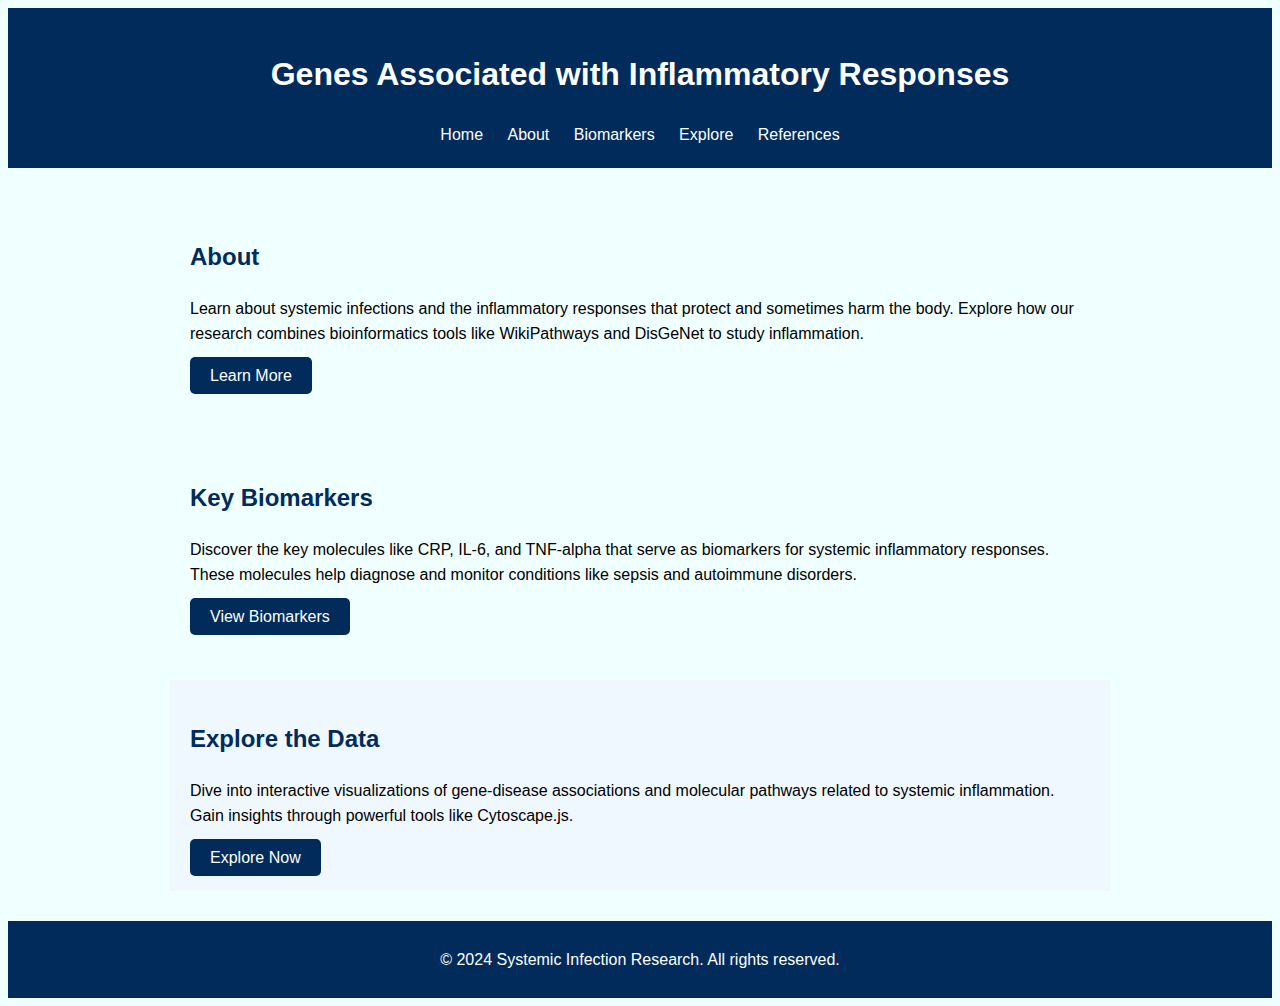
==== index.html @ 1ba841e7 "Add files via upload" ====
<!DOCTYPE html>
<html lang="en">
<head>
    <meta charset="UTF-8">
    <meta name="viewport" content="width=device-width, initial-scale=1.0">
    <title>Genes Associated with Inflammatory Responses</title>
    <link rel="stylesheet" href="style.css">
</head>
<body>
    <header>
        <h1>Genes Associated with Inflammatory Responses</h1>
        <nav>
            <a href="index.html">Home</a>
            <a href="about.html">About</a>
            <a href="biomarkers.html">Biomarkers</a>
            <a href="visualizations.html">Explore</a>
            <a href="references.html">References</a>
        </nav>
    </header>

    <section id="about-summary">
        <h2 style="color: #002b5b;">About</h2>
        <p>
            Learn about systemic infections and the inflammatory responses that protect and sometimes harm the body. 
            Explore how our research combines bioinformatics tools like WikiPathways and DisGeNet to study inflammation.
        </p>
        <a href="about.html" class="cta-button">Learn More</a>
    </section>

    <section id="biomarkers-summary">
        <h2 style="color: #002b5b;">Key Biomarkers</h2>
        <p>
            Discover the key molecules like CRP, IL-6, and TNF-alpha that serve as biomarkers for systemic inflammatory responses. 
            These molecules help diagnose and monitor conditions like sepsis and autoimmune disorders.
        </p>
        <a href="biomarkers.html" class="cta-button">View Biomarkers</a>
    </section>

    <section id="explore-summary" style="background-color: #f0f8ff;">
        <h2 style="color: #002b5b;">Explore the Data</h2>
        <p>
            Dive into interactive visualizations of gene-disease associations and molecular pathways related to systemic inflammation. 
            Gain insights through powerful tools like Cytoscape.js.
        </p>
        <a href="visualizations.html" class="cta-button">Explore Now</a>
    </section>

    <footer>
        <p>© 2024 Systemic Infection Research. All rights reserved.</p>
    </footer>
</body>
</html>
---- style.css ----
body {
    background-color: azure;
    font-family: 'Open Sans', sans-serif;
    line-height: 1.6;
}

header {
    background-color: #002b5b;
    color: white;
    padding: 20px;
    text-align: center;
}

nav a {
    color: white;
    margin: 10px;
    text-decoration: none;
}

section {
    padding: 20px;
    max-width: 900px;
    margin: 30px auto;
}

footer {
    background-color: #002b5b;
    color: white;
    padding: 10px;
    text-align: center;
}

.cta-button {
    background-color: #002b5b;
    color: white;
    padding: 10px 20px;
    text-decoration: none;
    border-radius: 5px;
}
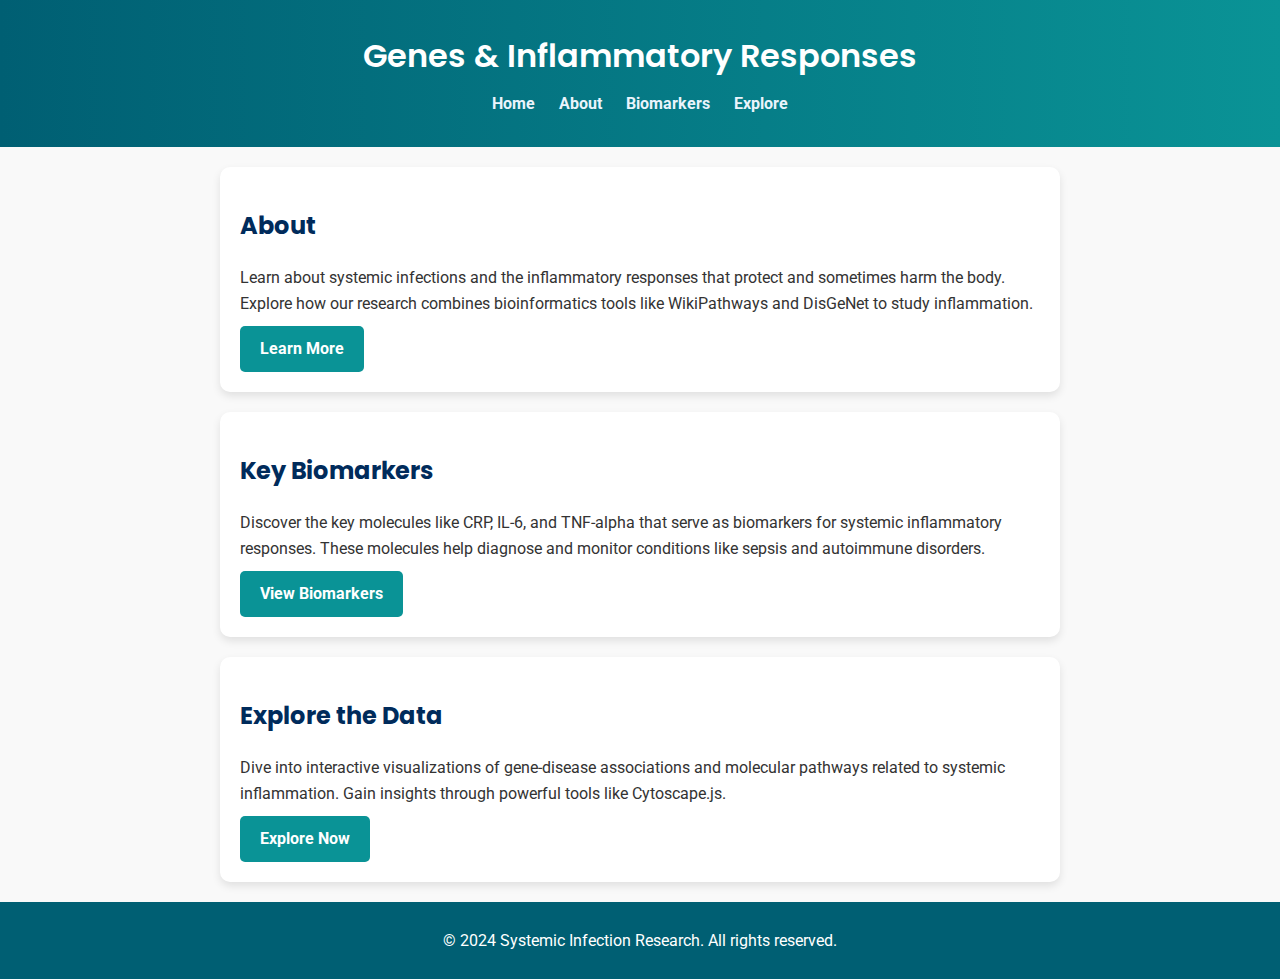
==== commit fa6ba547: "Update index.html" ====
--- a/index.html
+++ b/index.html
@@ -3,47 +3,49 @@
 <head>
     <meta charset="UTF-8">
     <meta name="viewport" content="width=device-width, initial-scale=1.0">
-    <title>Genes Associated with Inflammatory Responses</title>
+    <title>Genes & Inflammatory Responses</title>
+    <link href="https://fonts.googleapis.com/css2?family=Poppins:wght@600&family=Roboto:wght@300&display=swap" rel="stylesheet">
     <link rel="stylesheet" href="style.css">
 </head>
 <body>
     <header>
-        <h1>Genes Associated with Inflammatory Responses</h1>
+        <h1 class="title">Genes & Inflammatory Responses</h1>
         <nav>
             <a href="index.html">Home</a>
             <a href="about.html">About</a>
             <a href="biomarkers.html">Biomarkers</a>
             <a href="visualizations.html">Explore</a>
-            <a href="references.html">References</a>
         </nav>
     </header>
 
-    <section id="about-summary">
-        <h2 style="color: #002b5b;">About</h2>
-        <p>
-            Learn about systemic infections and the inflammatory responses that protect and sometimes harm the body. 
-            Explore how our research combines bioinformatics tools like WikiPathways and DisGeNet to study inflammation.
-        </p>
-        <a href="about.html" class="cta-button">Learn More</a>
-    </section>
+    <main>
+        <section id="about-summary">
+            <h2>About</h2>
+            <p>
+                Learn about systemic infections and the inflammatory responses that protect and sometimes harm the body. 
+                Explore how our research combines bioinformatics tools like WikiPathways and DisGeNet to study inflammation.
+            </p>
+            <a href="about.html" class="cta-button">Learn More</a>
+        </section>
 
-    <section id="biomarkers-summary">
-        <h2 style="color: #002b5b;">Key Biomarkers</h2>
-        <p>
-            Discover the key molecules like CRP, IL-6, and TNF-alpha that serve as biomarkers for systemic inflammatory responses. 
-            These molecules help diagnose and monitor conditions like sepsis and autoimmune disorders.
-        </p>
-        <a href="biomarkers.html" class="cta-button">View Biomarkers</a>
-    </section>
+        <section id="biomarkers-summary">
+            <h2>Key Biomarkers</h2>
+            <p>
+                Discover the key molecules like CRP, IL-6, and TNF-alpha that serve as biomarkers for systemic inflammatory responses. 
+                These molecules help diagnose and monitor conditions like sepsis and autoimmune disorders.
+            </p>
+            <a href="biomarkers.html" class="cta-button">View Biomarkers</a>
+        </section>
 
-    <section id="explore-summary" style="background-color: #f0f8ff;">
-        <h2 style="color: #002b5b;">Explore the Data</h2>
-        <p>
-            Dive into interactive visualizations of gene-disease associations and molecular pathways related to systemic inflammation. 
-            Gain insights through powerful tools like Cytoscape.js.
-        </p>
-        <a href="visualizations.html" class="cta-button">Explore Now</a>
-    </section>
+        <section id="explore-summary">
+            <h2>Explore the Data</h2>
+            <p>
+                Dive into interactive visualizations of gene-disease associations and molecular pathways related to systemic inflammation. 
+                Gain insights through powerful tools like Cytoscape.js.
+            </p>
+            <a href="visualizations.html" class="cta-button">Explore Now</a>
+        </section>
+    </main>
 
     <footer>
         <p>© 2024 Systemic Infection Research. All rights reserved.</p>
--- a/style.css
+++ b/style.css
@@ -1,39 +1,166 @@
+/* General Styles */
 body {
-    background-color: azure;
-    font-family: 'Open Sans', sans-serif;
+    font-family: 'Roboto', sans-serif;
+    margin: 0;
+    padding: 0;
+    background-color: #f9f9f9;
+    color: #333;
     line-height: 1.6;
 }
 
+/* Header Styles */
 header {
-    background-color: #002b5b;
+    background: linear-gradient(to right, #005f73, #0a9396);
     color: white;
-    padding: 20px;
+    padding: 30px 10px;
     text-align: center;
 }
 
-nav a {
-    color: white;
-    margin: 10px;
-    text-decoration: none;
+header h1.title {
+    font-family: 'Poppins', sans-serif;
+    font-weight: 600;
+    margin: 0;
+    font-size: 2rem;
 }
 
-section {
-    padding: 20px;
-    max-width: 900px;
-    margin: 30px auto;
+header nav {
+    margin-top: 10px;
 }
 
-footer {
-    background-color: #002b5b;
-    color: white;
-    padding: 10px;
-    text-align: center;
+header nav a {
+    text-decoration: none;
+    color: #eaf4fc;
+    margin: 0 10px;
+    font-weight: bold;
+    transition: color 0.3s;
 }
 
+header nav a:hover {
+    color: #ffcd38;
+}
+
+/* Section Styles */
+section {
+    margin: 20px auto;
+    padding: 20px;
+    background-color: #fff;
+    border-radius: 10px;
+    box-shadow: 0 4px 8px rgba(0, 0, 0, 0.1);
+    max-width: 800px;
+}
+
+section h2, section h3 {
+    font-family: 'Poppins', sans-serif;
+    color: #002b5b;
+}
+
+section p, section ul {
+    margin: 10px 0;
+}
+
+section ul {
+    padding-left: 20px;
+}
+
+.image-container {
+    text-align: center;
+    margin: 20px 0;
+}
+
+.image-container img {
+    max-width: 100%;
+    height: auto;
+    border: 1px solid #ddd;
+    border-radius: 10px;
+    box-shadow: 0 2px 4px rgba(0, 0, 0, 0.1);
+    cursor: pointer;
+    transition: transform 0.3s, border-color 0.3s;
+}
+
+.image-container img:hover {
+    transform: scale(1.05);
+    border-color: #0a9396;
+}
+
+/* Footer Styles */
+footer {
+    text-align: center;
+    background-color: #005f73;
+    color: #fff;
+    padding: 10px 0;
+}
+
+/* Lightbox Modal Styles */
+.lightbox {
+    display: none;
+    position: fixed;
+    top: 0;
+    left: 0;
+    width: 100%;
+    height: 100%;
+    background: rgba(0, 0, 0, 0.8);
+    justify-content: center;
+    align-items: center;
+    z-index: 1000;
+}
+
+.lightbox img {
+    max-width: 80%;
+    max-height: 80%;
+    border: 4px solid #fff;
+    border-radius: 10px;
+}
+
+.lightbox .close-btn {
+    position: absolute;
+    top: 20px;
+    right: 30px;
+    font-size: 2rem;
+    color: #fff;
+    cursor: pointer;
+    transition: color 0.3s;
+}
+
+.lightbox .close-btn:hover {
+    color: #ffcd38;
+}
+
+/* Responsive Styles */
+@media (max-width: 768px) {
+    section {
+        padding: 15px;
+    }
+
+    header h1.title {
+        font-size: 1.5rem;
+    }
+
+    header nav a {
+        font-size: 0.9rem;
+    }
+}
+
+/* CTA Button Styles */
 .cta-button {
-    background-color: #002b5b;
+    display: inline-block;
+    background-color: #0a9396;
     color: white;
     padding: 10px 20px;
     text-decoration: none;
     border-radius: 5px;
+    font-weight: bold;
+    font-size: 1rem;
+    transition: background-color 0.3s, transform 0.2s;
+    text-align: center;
 }
+
+.cta-button:hover {
+    background-color: #005a8e;
+    transform: translateY(-2px);
+}
+
+.cta-button:active {
+    background-color: #001f3f;
+    transform: translateY(1px);
+}
+
